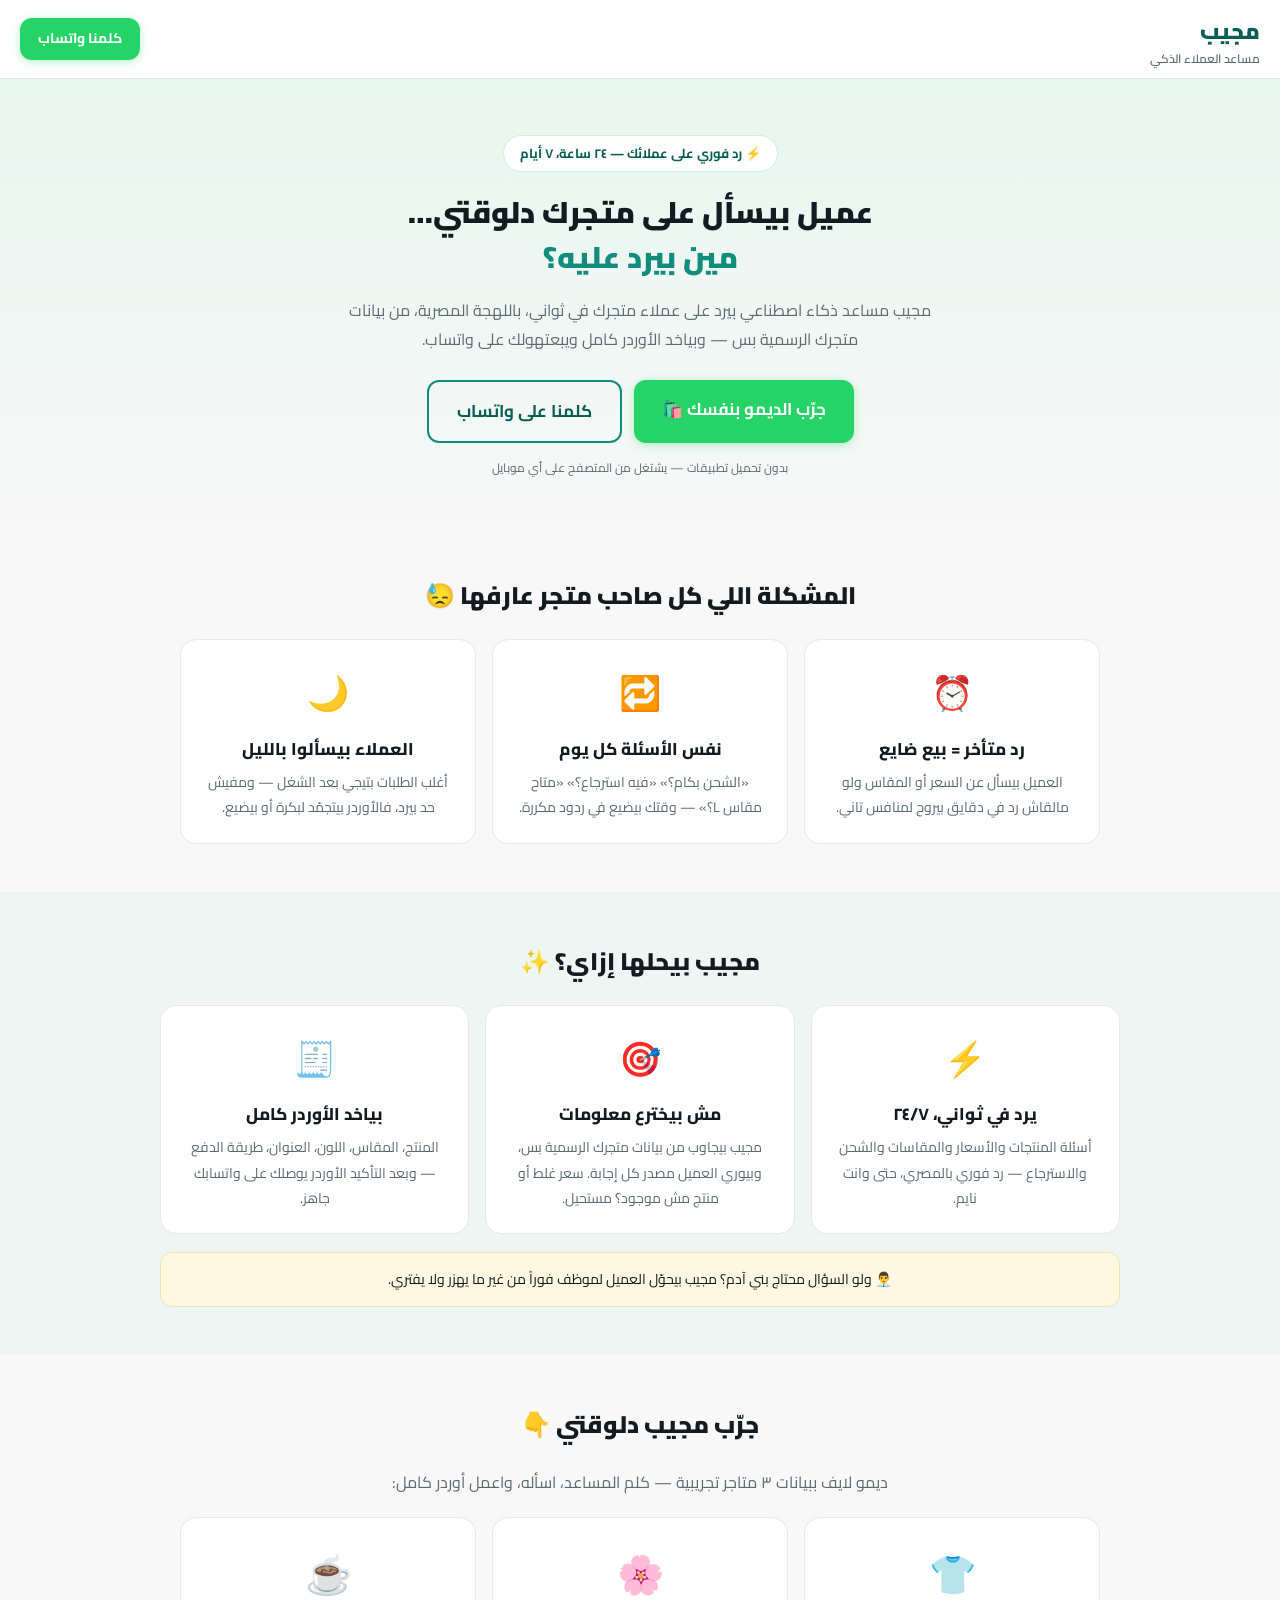
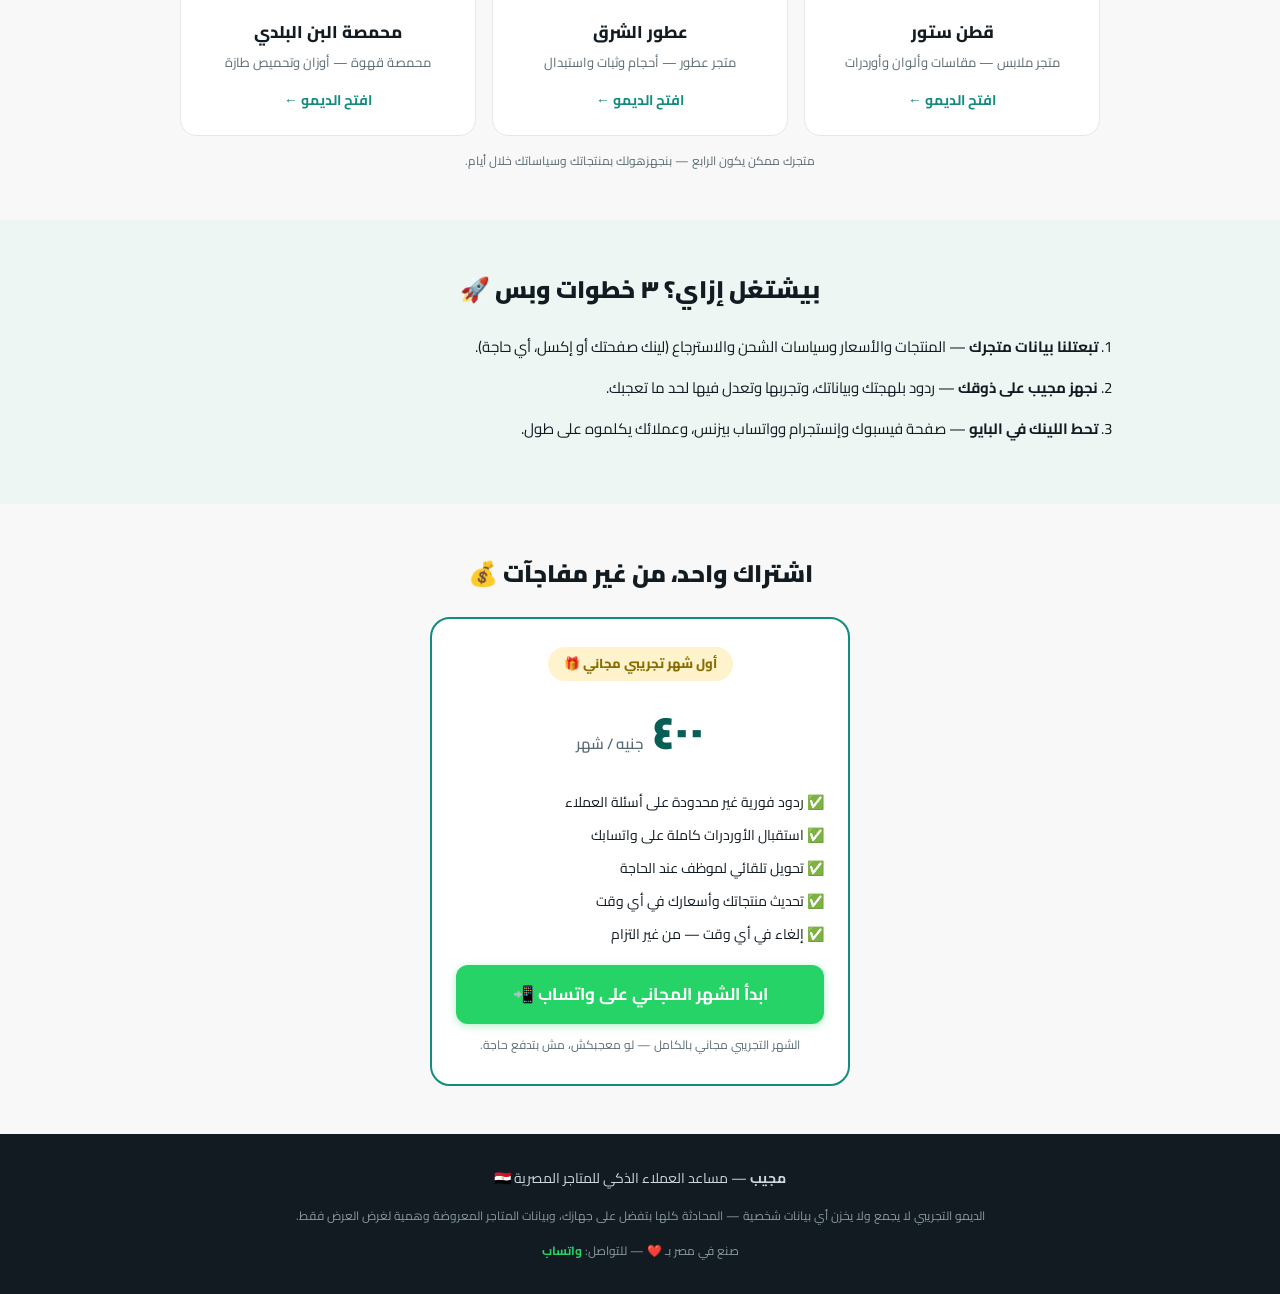
==== index.html @ 36790341 "مجيب v1: sales landing + multi-store demo (3 stores) + wa.me order routing - Arabic RTL landing page" ====
<!DOCTYPE html>
<html lang="ar" dir="rtl">
<head>
  <meta charset="UTF-8" />
  <meta name="viewport" content="width=device-width, initial-scale=1.0" />
  <title>مجيب — مساعد العملاء الذكي لمتجرك</title>
  <meta name="description" content="مجيب يرد على عملاء متجرك في ثواني، ٢٤ ساعة، باللهجة المصرية. إجابات من بيانات متجرك الرسمية فقط، يستقبل الأوردرات، ويحول لموظف عند الحاجة. أول شهر تجريبي مجاني." />
  <meta name="theme-color" content="#075e54" />
  <link rel="preconnect" href="https://fonts.googleapis.com" />
  <link href="https://fonts.googleapis.com/css2?family=Cairo:wght@400;600;700;900&display=swap" rel="stylesheet" />
  <link rel="stylesheet" href="css/landing.css" />
</head>
<body>

  <nav>
    <div class="brand">مجيب <span>مساعد العملاء الذكي</span></div>
    <a class="btn btn-sm" href="https://wa.me/201035605359?text=%D8%A3%D9%87%D9%84%D8%A7%D9%8B%D8%8C%20%D8%B9%D8%A7%D9%8A%D8%B2%20%D8%A3%D8%AC%D8%B1%D8%A8%20%D9%85%D8%AC%D9%8A%D8%A8%20%D9%84%D9%85%D8%AA%D8%AC%D8%B1%D9%8A" target="_blank" rel="noopener">كلمنا واتساب</a>
  </nav>

  <header class="hero">
    <div class="badge">⚡ رد فوري على عملائك — ٢٤ ساعة، ٧ أيام</div>
    <h1>عميل بيسأل على متجرك دلوقتي…<br /><span>مين بيرد عليه؟</span></h1>
    <p class="sub">
      مجيب مساعد ذكاء اصطناعي بيرد على عملاء متجرك في ثواني، باللهجة المصرية،
      من بيانات متجرك الرسمية بس — وبياخد الأوردر كامل ويبعتهولك على واتساب.
    </p>
    <div class="cta-row">
      <a class="btn btn-lg" href="demo/">جرّب الديمو بنفسك 🛍️</a>
      <a class="btn btn-lg btn-outline" href="https://wa.me/201035605359?text=%D8%A3%D9%87%D9%84%D8%A7%D9%8B%D8%8C%20%D8%B9%D8%A7%D9%8A%D8%B2%20%D8%A3%D8%AC%D8%B1%D8%A8%20%D9%85%D8%AC%D9%8A%D8%A8%20%D9%84%D9%85%D8%AA%D8%AC%D8%B1%D9%8A" target="_blank" rel="noopener">كلمنا على واتساب</a>
    </div>
    <p class="tiny">بدون تحميل تطبيقات — يشتغل من المتصفح على أي موبايل</p>
  </header>

  <section class="section">
    <h2>المشكلة اللي كل صاحب متجر عارفها 😓</h2>
    <div class="cards">
      <div class="card"><div class="ic">⏰</div><h3>رد متأخر = بيع ضايع</h3><p>العميل بيسأل عن السعر أو المقاس ولو مالقاش رد في دقايق بيروح لمنافس تاني.</p></div>
      <div class="card"><div class="ic">🔁</div><h3>نفس الأسئلة كل يوم</h3><p>«الشحن بكام؟» «فيه استرجاع؟» «متاح مقاس L؟» — وقتك بيضيع في ردود مكررة.</p></div>
      <div class="card"><div class="ic">🌙</div><h3>العملاء بيسألوا بالليل</h3><p>أغلب الطلبات بتيجي بعد الشغل — ومفيش حد بيرد، فالأوردر بيتجمّد لبكرة أو بيضيع.</p></div>
    </div>
  </section>

  <section class="section alt">
    <h2>مجيب بيحلها إزاي؟ ✨</h2>
    <div class="cards">
      <div class="card"><div class="ic">⚡</div><h3>يرد في ثواني، ٢٤/٧</h3><p>أسئلة المنتجات والأسعار والمقاسات والشحن والاسترجاع — رد فوري بالمصري، حتى وانت نايم.</p></div>
      <div class="card"><div class="ic">🎯</div><h3>مش بيخترع معلومات</h3><p>مجيب بيجاوب من بيانات متجرك الرسمية بس، وبيوري العميل مصدر كل إجابة. سعر غلط أو منتج مش موجود؟ مستحيل.</p></div>
      <div class="card"><div class="ic">🧾</div><h3>بياخد الأوردر كامل</h3><p>المنتج، المقاس، اللون، العنوان، طريقة الدفع — وبعد التأكيد الأوردر يوصلك على واتسابك جاهز.</p></div>
    </div>
    <div class="esc-note">
      👨‍💼 ولو السؤال محتاج بني آدم؟ مجيب بيحوّل العميل لموظف فوراً من غير ما يهزر ولا يفتري.
    </div>
  </section>

  <section class="section">
    <h2>جرّب مجيب دلوقتي 👇</h2>
    <p class="lead">ديمو لايف ببيانات ٣ متاجر تجريبية — كلم المساعد، اسأله، واعمل أوردر كامل:</p>
    <div class="demo-grid">
      <a class="demo-card" href="demo/?store=qoton">
        <div class="demo-ic">👕</div>
        <h3>قطن ستور</h3><p>متجر ملابس — مقاسات وألوان وأوردرات</p>
        <span class="demo-link">افتح الديمو ←</span>
      </a>
      <a class="demo-card" href="demo/?store=attar">
        <div class="demo-ic">🌸</div>
        <h3>عطور الشرق</h3><p>متجر عطور — أحجام وثبات واستبدال</p>
        <span class="demo-link">افتح الديمو ←</span>
      </a>
      <a class="demo-card" href="demo/?store=coffee">
        <div class="demo-ic">☕</div>
        <h3>محمصة البن البلدي</h3><p>محمصة قهوة — أوزان وتحميص طازة</p>
        <span class="demo-link">افتح الديمو ←</span>
      </a>
    </div>
    <p class="tiny">متجرك ممكن يكون الرابع — بنجهزهولك بمنتجاتك وسياساتك خلال أيام.</p>
  </section>

  <section class="section alt">
    <h2>بيشتغل إزاي؟ ٣ خطوات وبس 🚀</h2>
    <ol class="steps">
      <li><b>تبعتلنا بيانات متجرك</b> — المنتجات والأسعار وسياسات الشحن والاسترجاع (لينك صفحتك أو إكسل، أي حاجة).</li>
      <li><b>نجهز مجيب على ذوقك</b> — ردود بلهجتك وبياناتك، وتجربها وتعدل فيها لحد ما تعجبك.</li>
      <li><b>تحط اللينك في البايو</b> — صفحة فيسبوك وإنستجرام وواتساب بيزنس، وعملائك يكلموه على طول.</li>
    </ol>
  </section>

  <section class="section pricing">
    <h2>اشتراك واحد، من غير مفاجآت 💰</h2>
    <div class="price-card">
      <div class="free-badge">أول شهر تجريبي مجاني 🎁</div>
      <div class="price">٤٠٠ <span>جنيه / شهر</span></div>
      <ul>
        <li>✅ ردود فورية غير محدودة على أسئلة العملاء</li>
        <li>✅ استقبال الأوردرات كاملة على واتسابك</li>
        <li>✅ تحويل تلقائي لموظف عند الحاجة</li>
        <li>✅ تحديث منتجاتك وأسعارك في أي وقت</li>
        <li>✅ إلغاء في أي وقت — من غير التزام</li>
      </ul>
      <a class="btn btn-lg btn-block" href="https://wa.me/201035605359?text=%D8%A3%D9%87%D9%84%D8%A7%D9%8B%D8%8C%20%D8%B9%D8%A7%D9%8A%D8%B2%20%D8%A3%D8%A8%D8%AF%D8%A3%20%D8%A7%D9%84%D8%B4%D9%87%D8%B1%20%D8%A7%D9%84%D8%AA%D8%AC%D8%B1%D9%8A%D8%A8%D9%8A%20%D8%A7%D9%84%D9%85%D8%AC%D8%A7%D9%86%D9%8A%20%D9%85%D8%B9%20%D9%85%D8%AC%D9%8A%D8%A8" target="_blank" rel="noopener">ابدأ الشهر المجاني على واتساب 📲</a>
      <p class="tiny">الشهر التجريبي مجاني بالكامل — لو معجبكش، مش بتدفع حاجة.</p>
    </div>
  </section>

  <footer>
    <p><b>مجيب</b> — مساعد العملاء الذكي للمتاجر المصرية 🇪🇬</p>
    <p class="tiny">الديمو التجريبي لا يجمع ولا يخزن أي بيانات شخصية — المحادثة كلها بتفضل على جهازك، وبيانات المتاجر المعروضة وهمية لغرض العرض فقط.</p>
    <p class="tiny">صنع في مصر بـ ❤️ — للتواصل: <a href="https://wa.me/201035605359" target="_blank" rel="noopener">واتساب</a></p>
  </footer>

</body>
</html>
---- css/landing.css ----
* { margin: 0; padding: 0; box-sizing: border-box; }
:root {
  --green: #075e54;
  --green-2: #128c7e;
  --wa: #25d366;
  --ink: #111b21;
  --muted: #5b6b73;
  --bg: #f7f8f7;
  --card: #ffffff;
}
html { scroll-behavior: smooth; }
body {
  font-family: 'Cairo', sans-serif;
  background: var(--bg);
  color: var(--ink);
  line-height: 1.8;
}

/* ---------- ناف ---------- */
nav {
  position: sticky; top: 0; z-index: 10;
  display: flex; align-items: center; justify-content: space-between;
  padding: 12px 20px;
  background: rgba(255,255,255,.92);
  backdrop-filter: blur(8px);
  border-bottom: 1px solid #e5e9e7;
}
.brand { font-weight: 900; font-size: 22px; color: var(--green); }
.brand span { font-size: 12px; font-weight: 600; color: var(--muted); display: block; line-height: 1.2; }

/* ---------- أزرار ---------- */
.btn {
  display: inline-block;
  background: var(--wa);
  color: #fff; font-weight: 700;
  border-radius: 12px;
  padding: 8px 18px;
  text-decoration: none;
  transition: transform .12s ease, box-shadow .12s ease;
  box-shadow: 0 2px 8px rgba(37,211,102,.35);
}
.btn:hover { transform: translateY(-2px); box-shadow: 0 4px 14px rgba(37,211,102,.45); }
.btn-sm { font-size: 14px; }
.btn-lg { font-size: 17px; padding: 14px 28px; }
.btn-block { display: block; text-align: center; margin-top: 18px; }
.btn-outline {
  background: transparent; color: var(--green);
  border: 2px solid var(--green-2);
  box-shadow: none;
}

/* ---------- الهيرو ---------- */
.hero {
  text-align: center;
  padding: 56px 20px 48px;
  background: linear-gradient(180deg, #e7f6ef 0%, var(--bg) 100%);
}
.badge {
  display: inline-block;
  background: #fff; color: var(--green);
  border: 1px solid #cdeee0;
  border-radius: 999px;
  padding: 6px 16px; font-size: 13px; font-weight: 700;
  margin-bottom: 18px;
}
.hero h1 { font-size: 30px; font-weight: 900; line-height: 1.5; }
.hero h1 span { color: var(--green-2); }
.hero .sub { max-width: 620px; margin: 16px auto 0; color: var(--muted); font-size: 16px; }
.cta-row { display: flex; gap: 12px; justify-content: center; flex-wrap: wrap; margin-top: 26px; }
.tiny { font-size: 12px; color: var(--muted); margin-top: 14px; }

/* ---------- سكشنز ---------- */
.section { padding: 48px 20px; max-width: 960px; margin: 0 auto; }
.section.alt { background: #eef6f3; max-width: none; }
.section.alt > * { max-width: 960px; margin-left: auto; margin-right: auto; }
.section h2 { font-size: 24px; font-weight: 900; text-align: center; margin-bottom: 22px; }
.lead { text-align: center; color: var(--muted); margin-bottom: 20px; }

.cards { display: grid; grid-template-columns: repeat(auto-fit, minmax(240px, 1fr)); gap: 16px; }
.card {
  background: var(--card);
  border: 1px solid #e5e9e7;
  border-radius: 16px;
  padding: 22px;
  text-align: center;
}
.card .ic { font-size: 34px; margin-bottom: 10px; }
.card h3 { font-size: 17px; font-weight: 800; margin-bottom: 6px; }
.card p { font-size: 14px; color: var(--muted); }

.esc-note {
  margin-top: 18px;
  background: #fff8e1;
  border: 1px solid #f0e2ae;
  border-radius: 12px;
  padding: 14px 18px;
  text-align: center;
  font-size: 14px;
}

/* ---------- الديمو ---------- */
.demo-grid { display: grid; grid-template-columns: repeat(auto-fit, minmax(220px, 1fr)); gap: 16px; }
.demo-card {
  background: var(--card);
  border: 1px solid #e5e9e7;
  border-radius: 16px;
  padding: 22px;
  text-align: center;
  text-decoration: none;
  color: var(--ink);
  transition: transform .12s ease, border-color .12s ease;
}
.demo-card:hover { transform: translateY(-3px); border-color: var(--green-2); }
.demo-ic { font-size: 38px; margin-bottom: 8px; }
.demo-card h3 { font-size: 17px; font-weight: 800; }
.demo-card p { font-size: 13px; color: var(--muted); margin: 4px 0 10px; }
.demo-link { color: var(--green-2); font-weight: 700; font-size: 14px; }
.section .tiny { text-align: center; }

/* ---------- خطوات ---------- */
.steps { max-width: 560px; margin: 0 auto; padding-right: 22px; }
.steps li { margin-bottom: 14px; font-size: 15px; }

/* ---------- السعر ---------- */
.pricing { text-align: center; }
.price-card {
  max-width: 420px; margin: 0 auto;
  background: var(--card);
  border: 2px solid var(--green-2);
  border-radius: 20px;
  padding: 28px 24px;
  text-align: center;
}
.free-badge {
  display: inline-block;
  background: #fff3cd; color: #8a6d00;
  border-radius: 999px;
  padding: 5px 16px; font-size: 13px; font-weight: 800;
  margin-bottom: 10px;
}
.price { font-size: 46px; font-weight: 900; color: var(--green); }
.price span { font-size: 15px; font-weight: 600; color: var(--muted); }
.price-card ul { list-style: none; text-align: right; margin: 16px 0 4px; }
.price-card li { font-size: 14px; margin-bottom: 8px; }
.price-card .tiny { margin-top: 10px; }

/* ---------- فوتر ---------- */
footer {
  background: var(--ink);
  color: #cfd8dc;
  text-align: center;
  padding: 32px 20px;
  font-size: 14px;
}
footer .tiny { color: #8a9aa3; }
footer a { color: var(--wa); text-decoration: none; font-weight: 700; }

@media (max-width: 480px) {
  .hero h1 { font-size: 24px; }
  .btn-lg { font-size: 15px; padding: 12px 20px; }
}
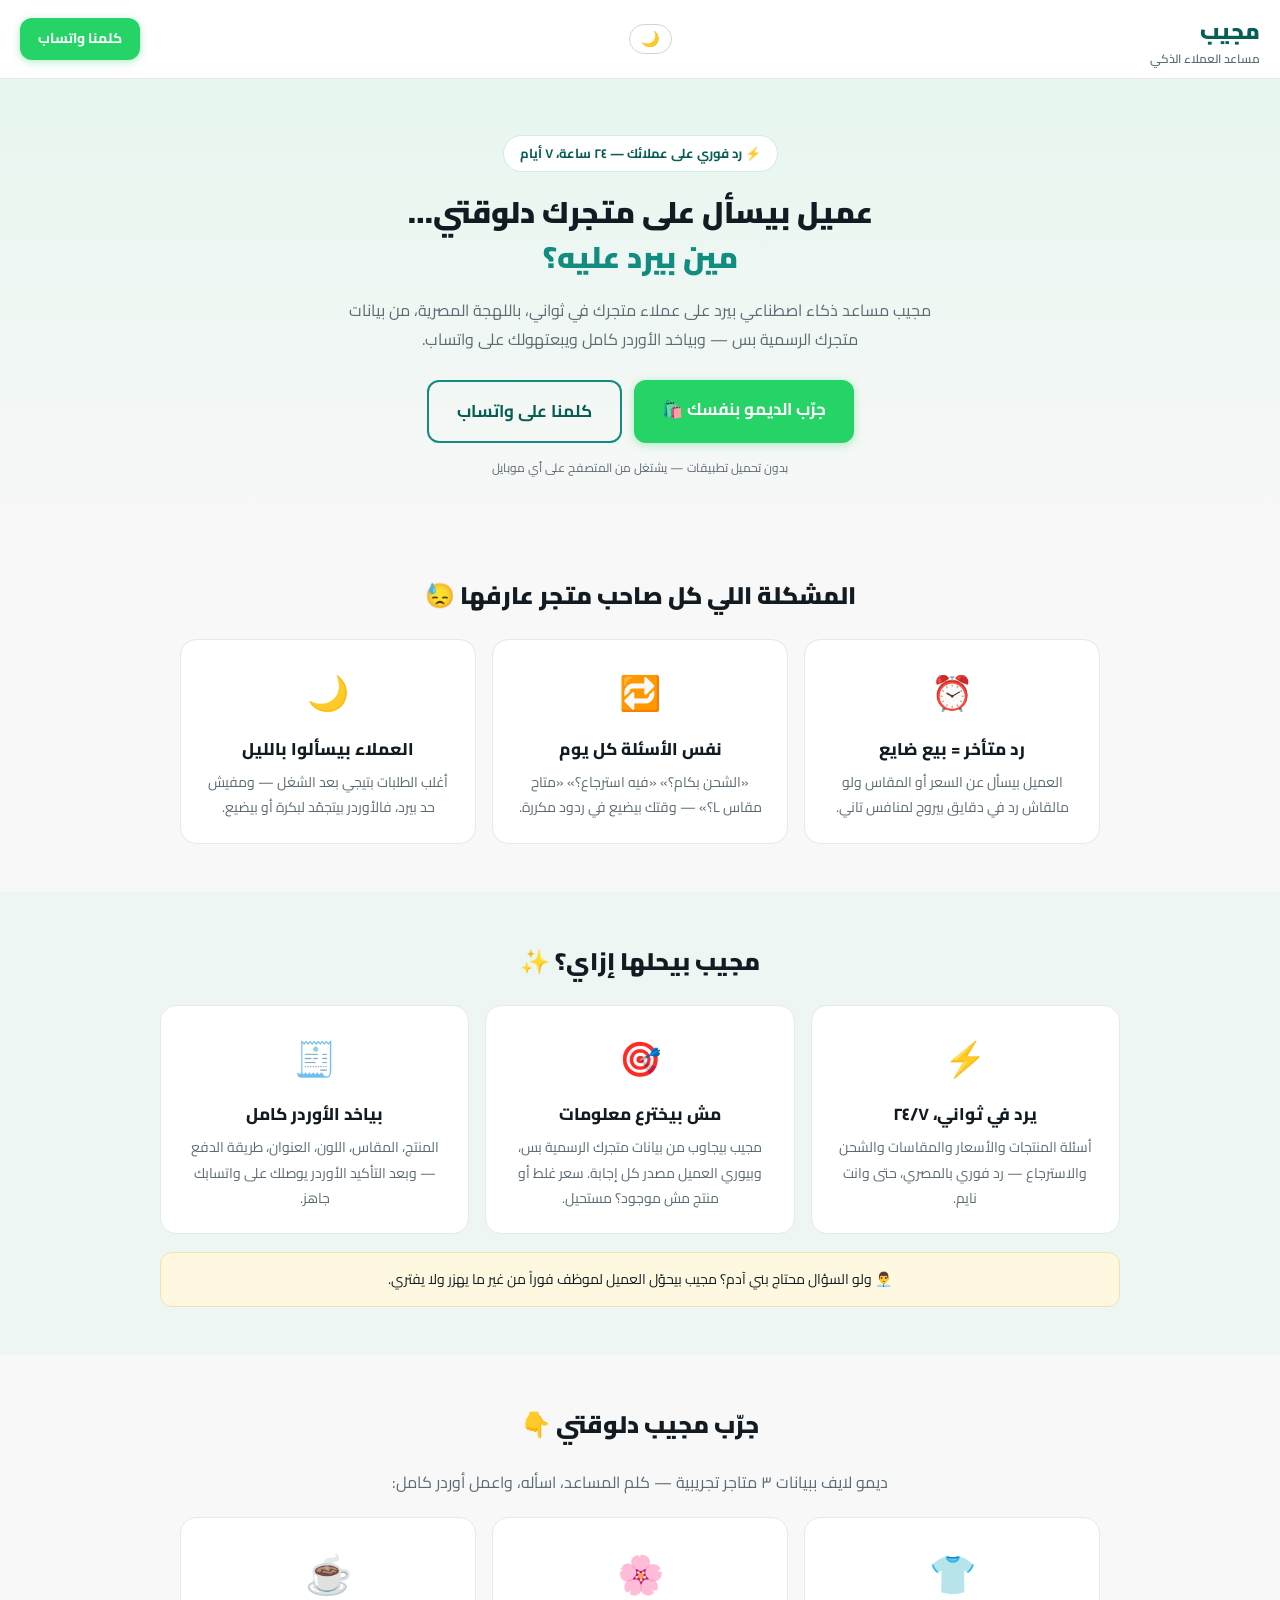
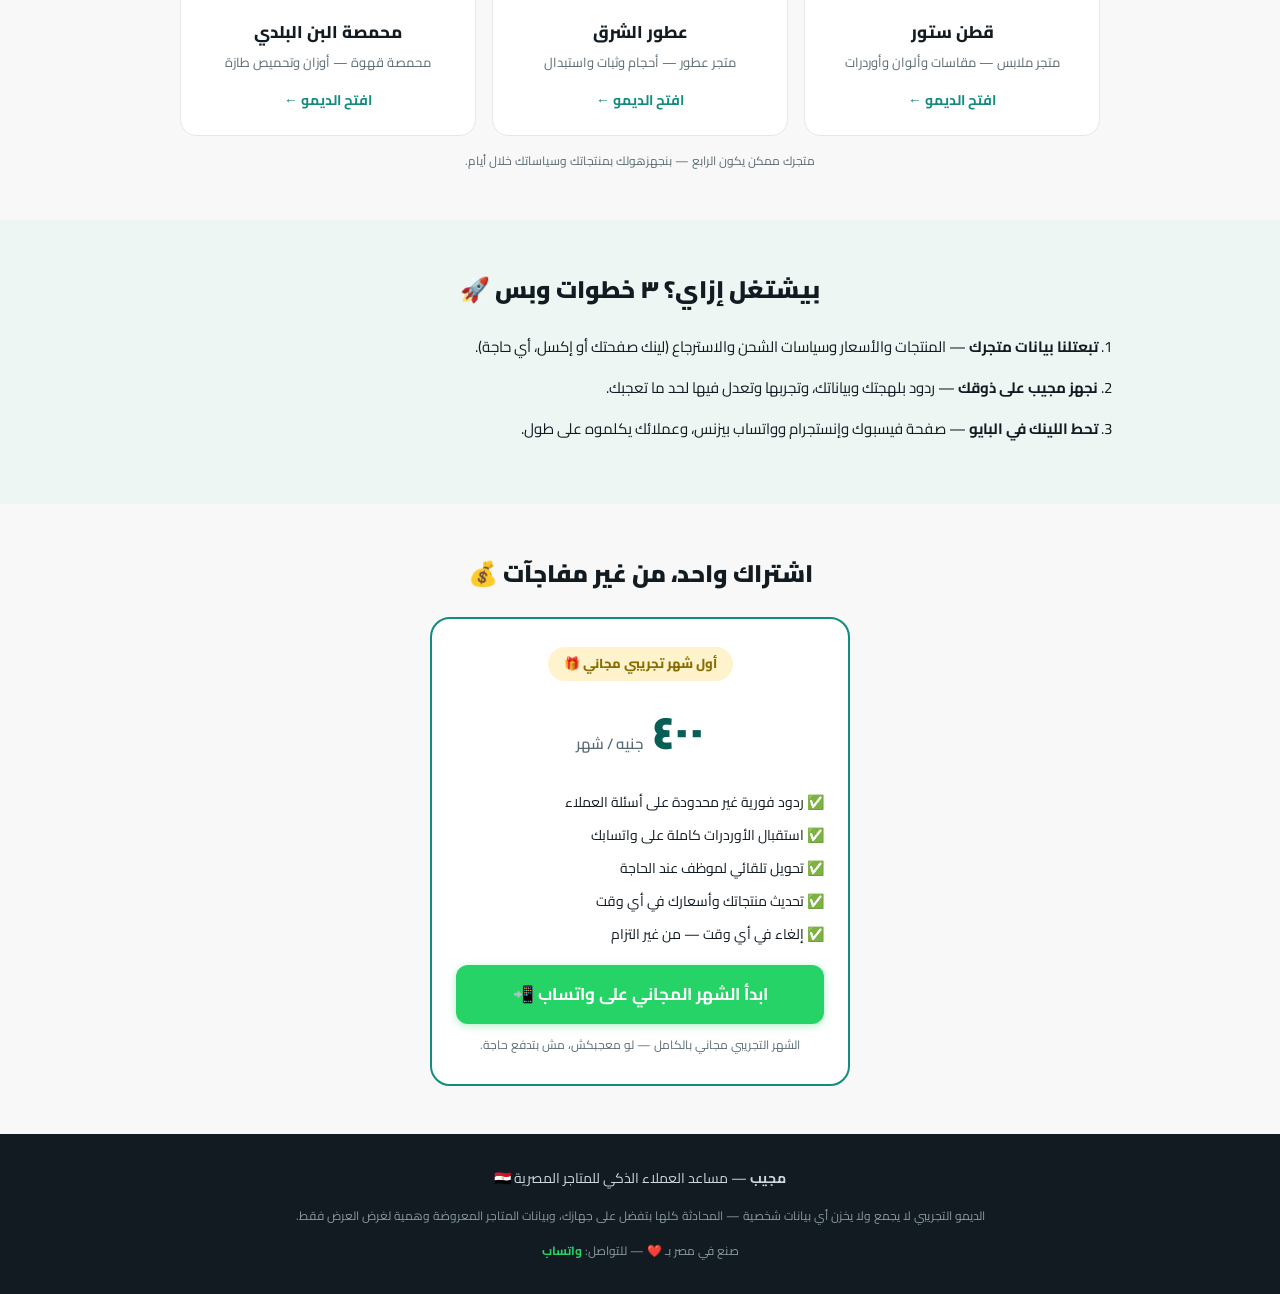
==== commit 7108c72f: "feat: dark/light mode toggle on landing + demo (system-aware, persisted)" ====
--- a/index.html
+++ b/index.html
@@ -8,12 +8,22 @@
   <meta name="theme-color" content="#075e54" />
   <link rel="preconnect" href="https://fonts.googleapis.com" />
   <link href="https://fonts.googleapis.com/css2?family=Cairo:wght@400;600;700;900&display=swap" rel="stylesheet" />
-  <link rel="stylesheet" href="css/landing.css" />
+  <script>
+    // تطبيق الثيم قبل الرسم عشان مفيش وميض — محفوظ أو تفضيل النظام
+    (function () {
+      var t = null;
+      try { t = localStorage.getItem("mujeeb_theme"); } catch (e) {}
+      if (!t) t = window.matchMedia && window.matchMedia("(prefers-color-scheme: dark)").matches ? "dark" : "light";
+      document.documentElement.dataset.theme = t;
+    })();
+  </script>
+  <link rel="stylesheet" href="css/landing.css?v=3" />
 </head>
 <body>
 
   <nav>
     <div class="brand">مجيب <span>مساعد العملاء الذكي</span></div>
+    <button id="theme" title="تبديل الوضع الليلي/النهاري" aria-label="تبديل الوضع الليلي/النهاري">🌙</button>
     <a class="btn btn-sm" href="https://wa.me/201035605359?text=%D8%A3%D9%87%D9%84%D8%A7%D9%8B%D8%8C%20%D8%B9%D8%A7%D9%8A%D8%B2%20%D8%A3%D8%AC%D8%B1%D8%A8%20%D9%85%D8%AC%D9%8A%D8%A8%20%D9%84%D9%85%D8%AA%D8%AC%D8%B1%D9%8A" target="_blank" rel="noopener">كلمنا واتساب</a>
   </nav>
 
@@ -107,5 +117,18 @@
     <p class="tiny">صنع في مصر بـ ❤️ — للتواصل: <a href="https://wa.me/201035605359" target="_blank" rel="noopener">واتساب</a></p>
   </footer>
 
+  <script>
+    (function () {
+      var btn = document.getElementById("theme");
+      function sync() { btn.textContent = document.documentElement.dataset.theme === "dark" ? "☀️" : "🌙"; }
+      btn.addEventListener("click", function () {
+        var next = document.documentElement.dataset.theme === "dark" ? "light" : "dark";
+        document.documentElement.dataset.theme = next;
+        try { localStorage.setItem("mujeeb_theme", next); } catch (e) {}
+        sync();
+      });
+      sync();
+    })();
+  </script>
 </body>
 </html>
--- a/css/landing.css
+++ b/css/landing.css
@@ -159,3 +159,35 @@
   .hero h1 { font-size: 24px; }
   .btn-lg { font-size: 15px; padding: 12px 20px; }
 }
+
+/* ---------- زرار الثيم ---------- */
+#theme {
+  background: transparent;
+  border: 1.5px solid #cdd8d4;
+  border-radius: 999px;
+  font-size: 15px;
+  padding: 5px 11px;
+  cursor: pointer;
+  margin-inline-end: 10px;
+}
+
+/* ---------- الوضع الليلي ---------- */
+html[data-theme="dark"] {
+  --green: #25d366;
+  --green-2: #25d366;
+  --ink: #e9edef;
+  --muted: #9fb0ba;
+  --bg: #0f1519;
+  --card: #1b232b;
+}
+html[data-theme="dark"] nav { background: rgba(15,21,25,.92); border-bottom-color: #26303a; }
+html[data-theme="dark"] #theme { border-color: #37444d; }
+html[data-theme="dark"] .hero { background: linear-gradient(180deg, #0d2620 0%, var(--bg) 100%); }
+html[data-theme="dark"] .badge { background: #1b232b; color: #25d366; border-color: #2b363f; }
+html[data-theme="dark"] .btn-outline { color: #25d366; border-color: #25d366; }
+html[data-theme="dark"] .section.alt { background: #121a20; }
+html[data-theme="dark"] .card, html[data-theme="dark"] .demo-card { border-color: #2b363f; }
+html[data-theme="dark"] .esc-note { background: #26220f; border-color: #4a4020; color: #e8d9a0; }
+html[data-theme="dark"] .price-card { border-color: #25d366; }
+html[data-theme="dark"] .free-badge { background: #3a3010; color: #f0d878; }
+html[data-theme="dark"] footer { background: #05080a; }
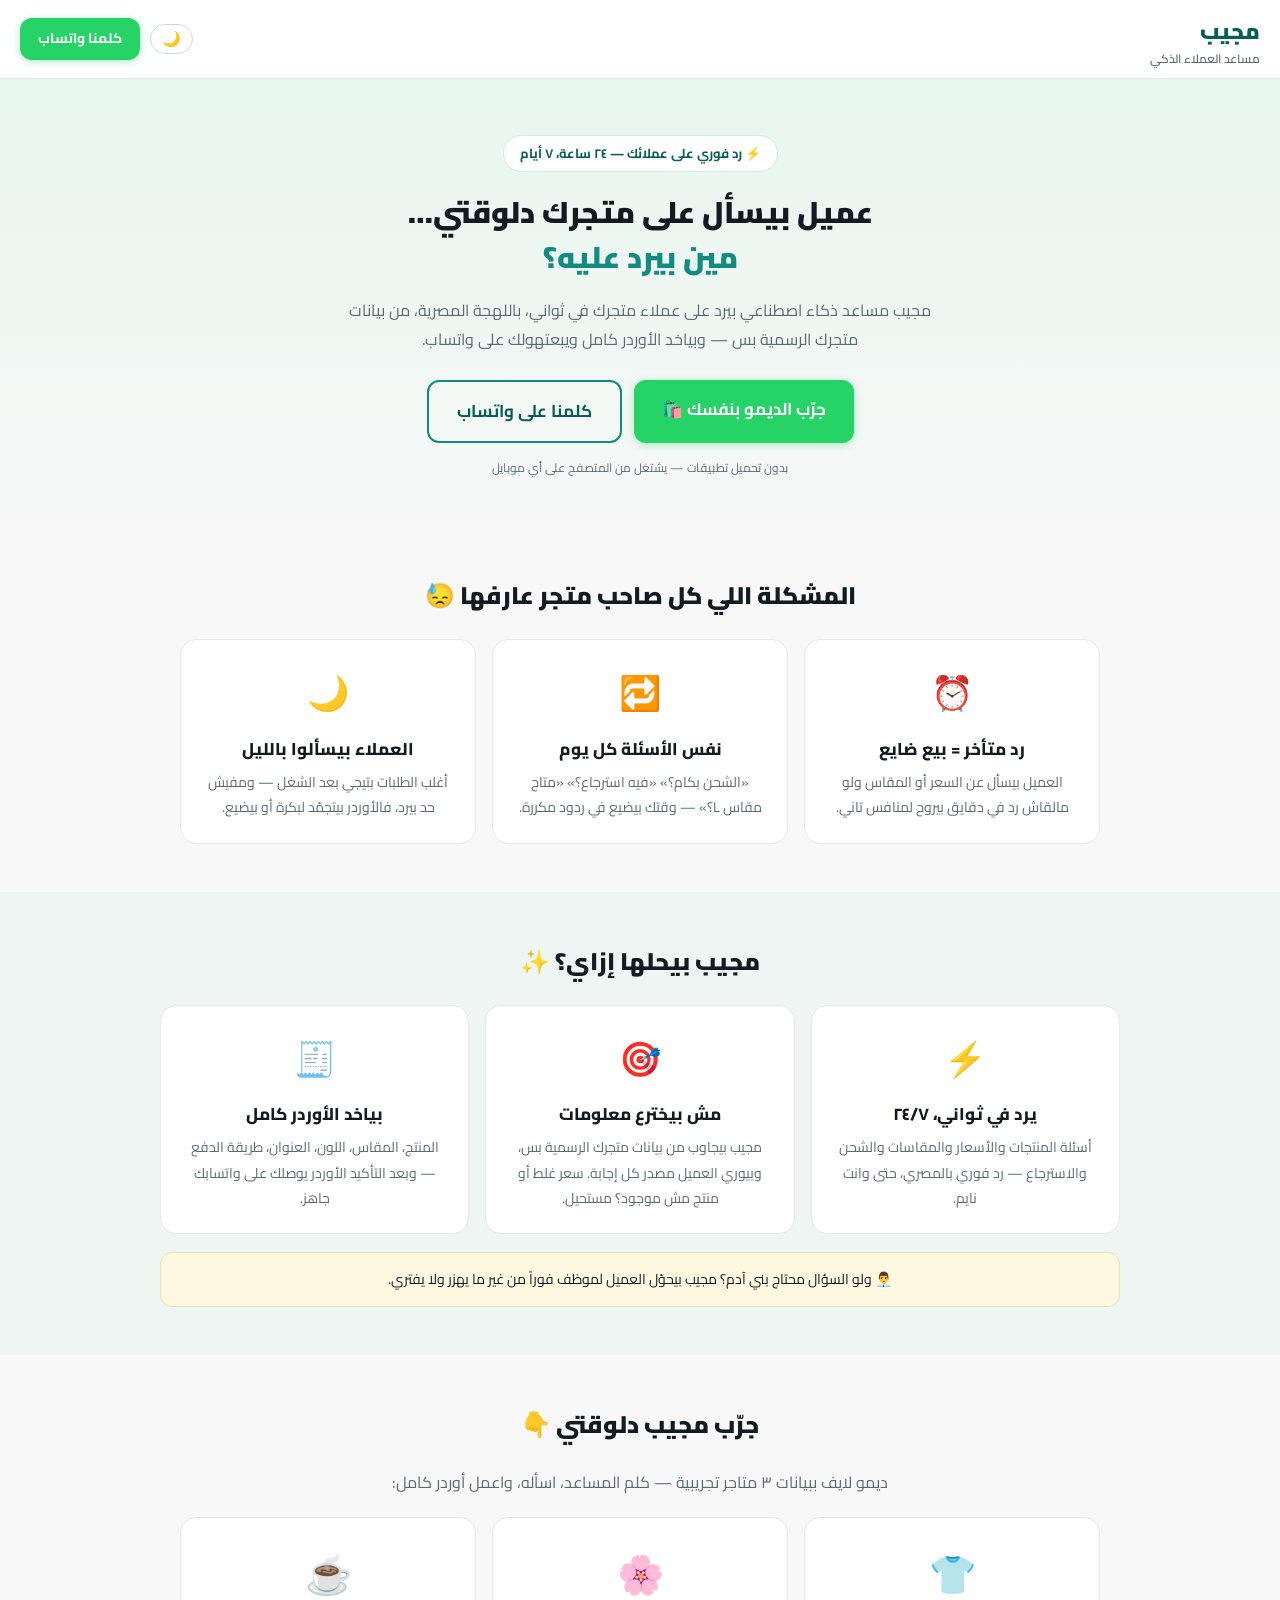
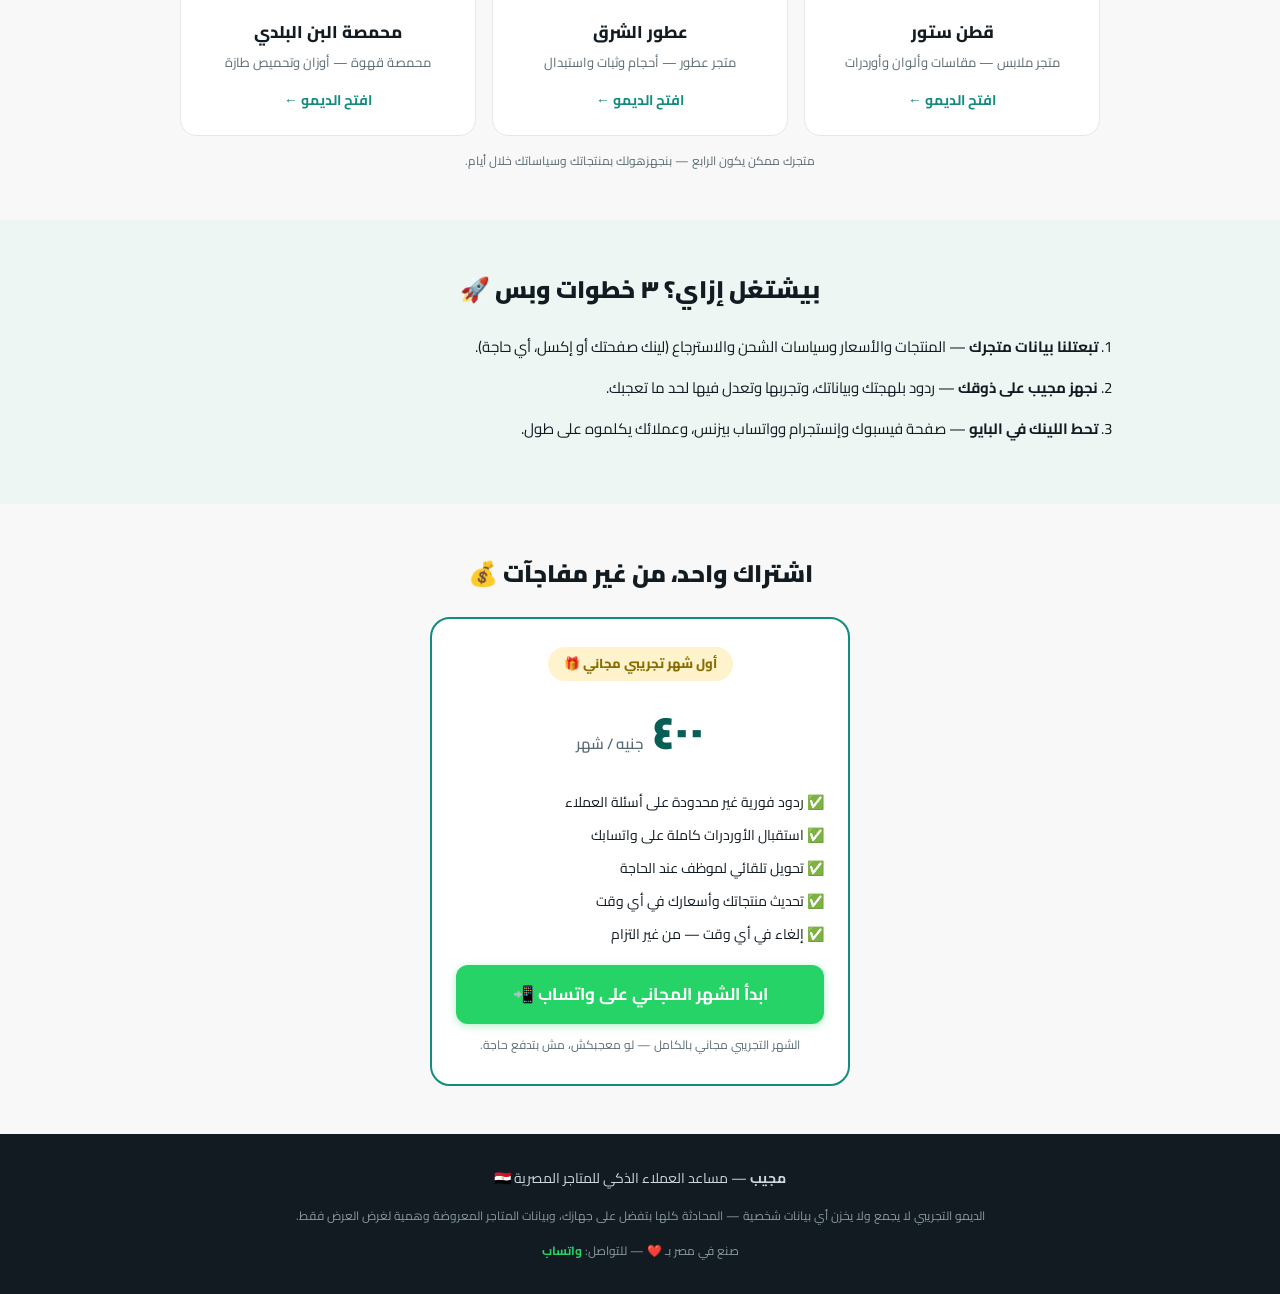
==== commit dcd33a1d: "chore: bump landing css to v=4 (nav alignment)" ====
--- a/index.html
+++ b/index.html
@@ -17,7 +17,7 @@
       document.documentElement.dataset.theme = t;
     })();
   </script>
-  <link rel="stylesheet" href="css/landing.css?v=3" />
+  <link rel="stylesheet" href="css/landing.css?v=4" />
 </head>
 <body>
 
--- a/css/landing.css
+++ b/css/landing.css
@@ -162,6 +162,7 @@
 
 /* ---------- زرار الثيم ---------- */
 #theme {
+  margin-inline-start: auto;
   background: transparent;
   border: 1.5px solid #cdd8d4;
   border-radius: 999px;
